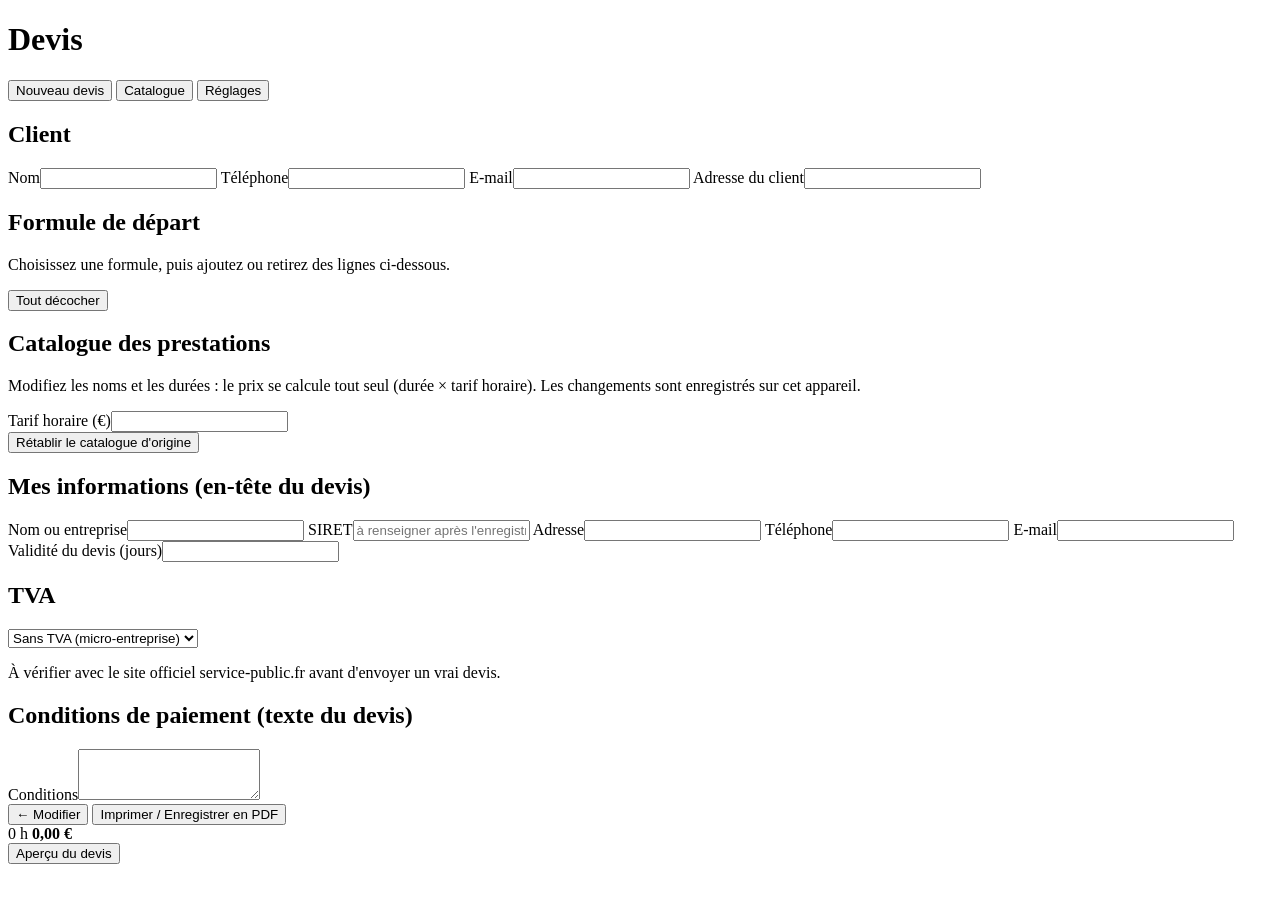
==== index.html @ 5f829888 "Add initial HTML structure for web application" ====
<!doctype html>
<html lang="fr">
<head>
  <meta charset="utf-8">
  <meta name="viewport" content="width=device-width, initial-scale=1">
  <title>Devis – Création de site web</title>
  <link rel="stylesheet" href="style.css">
</head>
<body>
  <header class="topbar no-print">
    <h1>Devis</h1>
    <nav>
      <button data-view="devis" class="active">Nouveau devis</button>
      <button data-view="catalogue">Catalogue</button>
      <button data-view="reglages">Réglages</button>
    </nav>
  </header>

  <main>
    <!-- ===== Вкладка: новий devis ===== -->
    <section id="view-devis" class="view active no-print">
      <div class="card">
        <h2>Client</h2>
        <div class="grid">
          <label>Nom<input id="c-name" autocomplete="off"></label>
          <label>Téléphone<input id="c-phone" type="tel" autocomplete="off"></label>
          <label>E-mail<input id="c-email" type="email" autocomplete="off"></label>
          <label>Adresse du client<input id="c-address" autocomplete="off"></label>
        </div>
      </div>

      <div class="card">
        <h2>Formule de départ</h2>
        <p class="hint">Choisissez une formule, puis ajoutez ou retirez des lignes ci-dessous.</p>
        <div id="presets" class="presets"></div>
        <button id="clear-sel" class="link">Tout décocher</button>
      </div>

      <div id="categories"></div>
    </section>

    <!-- ===== Вкладка: каталог ===== -->
    <section id="view-catalogue" class="view no-print">
      <div class="card">
        <h2>Catalogue des prestations</h2>
        <p class="hint">Modifiez les noms et les durées : le prix se calcule tout seul (durée × tarif horaire). Les changements sont enregistrés sur cet appareil.</p>
        <label class="inline">Tarif horaire (€)<input id="rate" type="number" min="0" step="0.5"></label>
      </div>
      <div id="catalogue-editor"></div>
      <button id="reset-cat" class="link danger">Rétablir le catalogue d'origine</button>
    </section>

    <!-- ===== Вкладка: налаштування ===== -->
    <section id="view-reglages" class="view no-print">
      <div class="card">
        <h2>Mes informations (en-tête du devis)</h2>
        <div class="grid">
          <label>Nom ou entreprise<input id="s-name"></label>
          <label>SIRET<input id="s-siret" placeholder="à renseigner après l'enregistrement"></label>
          <label>Adresse<input id="s-address"></label>
          <label>Téléphone<input id="s-phone" type="tel"></label>
          <label>E-mail<input id="s-email" type="email"></label>
          <label>Validité du devis (jours)<input id="s-valid" type="number" min="1"></label>
        </div>
      </div>
      <div class="card">
        <h2>TVA</h2>
        <label class="inline">
          <select id="s-vat">
            <option value="none">Sans TVA (micro-entreprise)</option>
            <option value="20">TVA 20 %</option>
          </select>
        </label>
        <p class="hint">À vérifier avec le site officiel service-public.fr avant d'envoyer un vrai devis.</p>
      </div>
      <div class="card">
        <h2>Conditions de paiement (texte du devis)</h2>
        <label>Conditions<textarea id="s-terms" rows="3"></textarea></label>
      </div>
    </section>

    <!-- ===== Перегляд / друк ===== -->
    <section id="view-preview" class="view">
      <div class="toolbar no-print">
        <button id="back" class="secondary">← Modifier</button>
        <button id="print" class="primary">Imprimer / Enregistrer en PDF</button>
      </div>
      <article id="paper" class="paper"></article>
    </section>
  </main>

  <div id="bar" class="bar no-print">
    <div class="totals">
      <span id="t-hours">0 h</span>
      <strong id="t-ht">0,00 €</strong>
      <small id="t-month"></small>
    </div>
    <button id="to-preview" class="primary">Aperçu du devis</button>
  </div>

  <script src="catalogue.js"></script>
  <script src="app.js"></script>
</body>
</html>
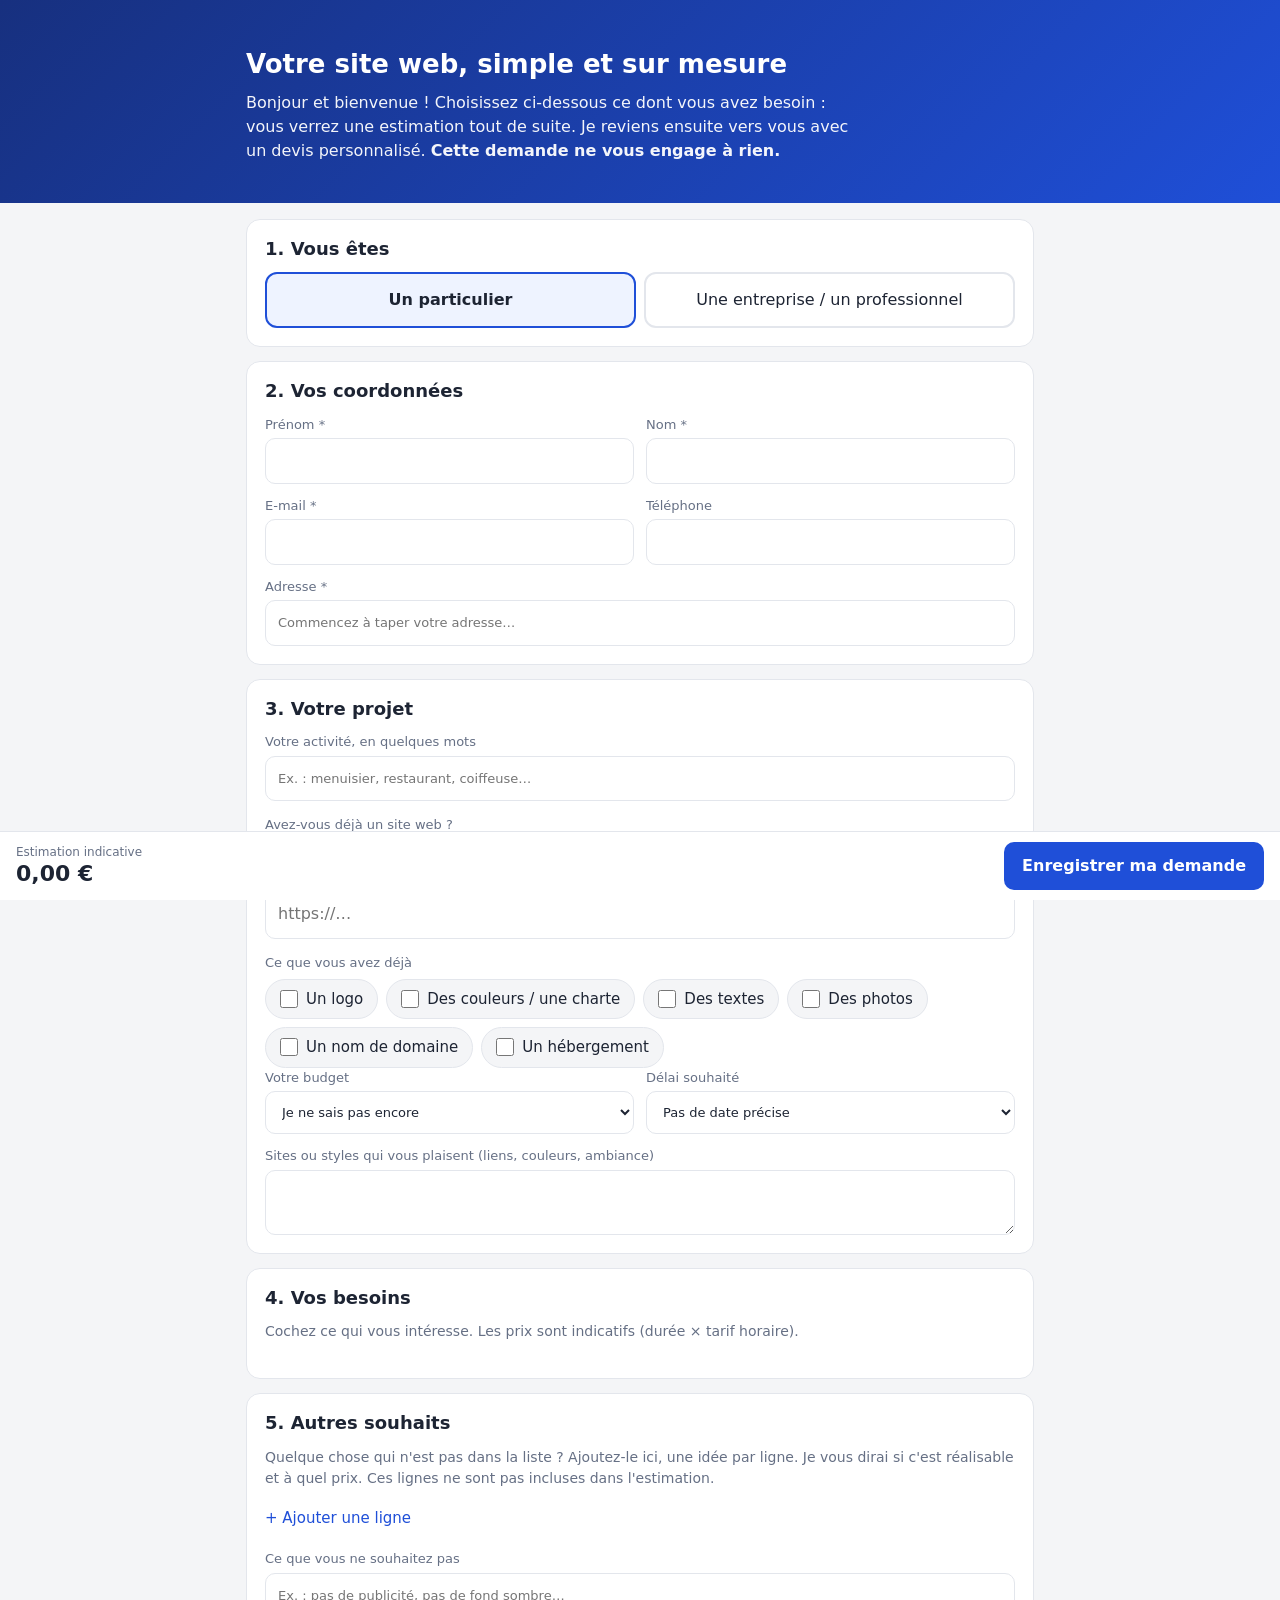
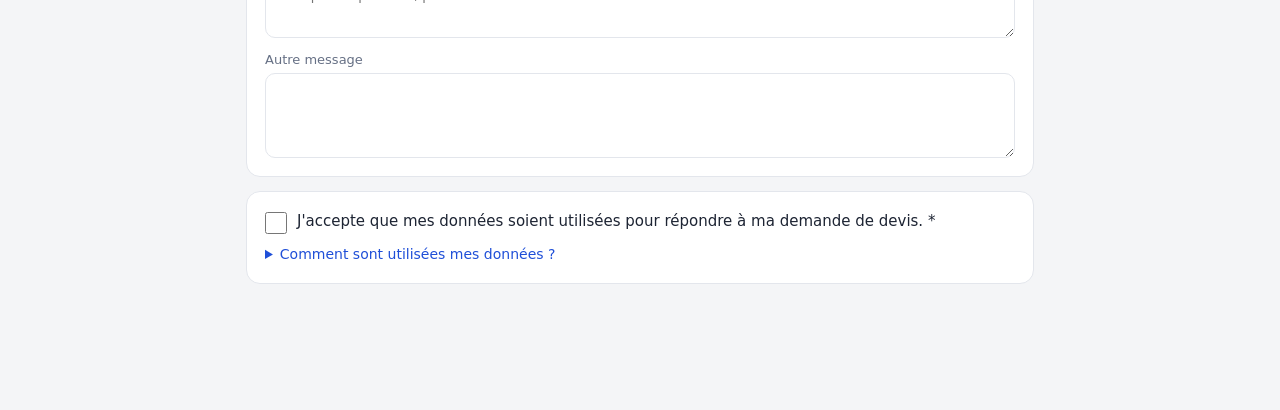
==== commit b7a55b74: "Update index.html" ====
--- a/index.html
+++ b/index.html
@@ -3,101 +3,173 @@
 <head>
   <meta charset="utf-8">
   <meta name="viewport" content="width=device-width, initial-scale=1">
-  <title>Devis – Création de site web</title>
+  <title>Votre site web – demande de devis</title>
+  <meta name="description" content="Choisissez les options de votre futur site web et envoyez votre demande de devis.">
   <link rel="stylesheet" href="style.css">
 </head>
-<body>
-  <header class="topbar no-print">
-    <h1>Devis</h1>
-    <nav>
-      <button data-view="devis" class="active">Nouveau devis</button>
-      <button data-view="catalogue">Catalogue</button>
-      <button data-view="reglages">Réglages</button>
-    </nav>
+<body class="client">
+  <header class="hero">
+    <div class="wrap">
+      <p class="eyebrow" id="biz-name"></p>
+      <h1>Votre site web, simple et sur mesure</h1>
+      <p>Bonjour et bienvenue ! Choisissez ci-dessous ce dont vous avez besoin : vous verrez une estimation tout de suite.
+         Je reviens ensuite vers vous avec un devis personnalisé. <strong>Cette demande ne vous engage à rien.</strong></p>
+    </div>
   </header>
 
-  <main>
-    <!-- ===== Вкладка: новий devis ===== -->
-    <section id="view-devis" class="view active no-print">
-      <div class="card">
-        <h2>Client</h2>
+  <main class="wrap">
+    <div id="setup-warning" class="notice warn" hidden>⚠ Le site n'est pas encore configuré (Supabase). L'envoi de la demande est désactivé.</div>
+
+    <form id="f" novalidate autocomplete="on">
+
+      <section class="card">
+        <h2>1. Vous êtes</h2>
+        <div class="seg" role="radiogroup" aria-label="Type de client">
+          <label><input type="radio" name="ctype" value="particulier" checked><span>Un particulier</span></label>
+          <label><input type="radio" name="ctype" value="entreprise"><span>Une entreprise / un professionnel</span></label>
+        </div>
+      </section>
+
+      <section class="card">
+        <h2>2. Vos coordonnées</h2>
         <div class="grid">
-          <label>Nom<input id="c-name" autocomplete="off"></label>
-          <label>Téléphone<input id="c-phone" type="tel" autocomplete="off"></label>
-          <label>E-mail<input id="c-email" type="email" autocomplete="off"></label>
-          <label>Adresse du client<input id="c-address" autocomplete="off"></label>
+          <label>Prénom *<input id="c-first" autocomplete="given-name"></label>
+          <label>Nom *<input id="c-last" autocomplete="family-name"></label>
+          <label>E-mail *<input id="c-email" type="email" autocomplete="email" inputmode="email"></label>
+          <label>Téléphone<input id="c-phone" type="tel" autocomplete="tel" inputmode="tel"></label>
         </div>
-      </div>
+        <label class="full">Adresse *
+          <input id="c-address" autocomplete="off" placeholder="Commencez à taper votre adresse…">
+        </label>
 
-      <div class="card">
-        <h2>Formule de départ</h2>
-        <p class="hint">Choisissez une formule, puis ajoutez ou retirez des lignes ci-dessous.</p>
+        <div id="biz-fields" hidden>
+          <h3>Votre entreprise</h3>
+          <div class="grid">
+            <label>Raison sociale / nom de l'entreprise *<input id="e-company" autocomplete="organization"></label>
+            <label>SIRET (14 chiffres) *<input id="e-siret" inputmode="numeric" placeholder="123 456 789 00012"></label>
+            <label>N° de TVA intracommunautaire<input id="e-vat" placeholder="FR12345678901 (si vous êtes assujetti)"></label>
+          </div>
+        </div>
+      </section>
+
+      <section class="card">
+        <h2>3. Votre projet</h2>
+        <label class="full">Votre activité, en quelques mots
+          <input id="p-activity" maxlength="500" placeholder="Ex. : menuisier, restaurant, coiffeuse…">
+        </label>
+
+        <fieldset>
+          <legend>Avez-vous déjà un site web ?</legend>
+          <div class="inline-opts">
+            <label class="opt"><input type="radio" name="hassite" value="non" checked> Non</label>
+            <label class="opt"><input type="radio" name="hassite" value="oui"> Oui</label>
+          </div>
+          <input id="p-siteurl" type="url" placeholder="https://…" hidden>
+        </fieldset>
+
+        <fieldset>
+          <legend>Ce que vous avez déjà</legend>
+          <div class="checks">
+            <label class="opt"><input type="checkbox" name="has" value="Logo"> Un logo</label>
+            <label class="opt"><input type="checkbox" name="has" value="Charte graphique / couleurs"> Des couleurs / une charte</label>
+            <label class="opt"><input type="checkbox" name="has" value="Textes"> Des textes</label>
+            <label class="opt"><input type="checkbox" name="has" value="Photos"> Des photos</label>
+            <label class="opt"><input type="checkbox" name="has" value="Nom de domaine"> Un nom de domaine</label>
+            <label class="opt"><input type="checkbox" name="has" value="Hébergement"> Un hébergement</label>
+          </div>
+        </fieldset>
+
+        <div class="grid">
+          <label>Votre budget
+            <select id="p-budget">
+              <option value="">Je ne sais pas encore</option>
+              <option>Moins de 500 €</option>
+              <option>500 – 1 000 €</option>
+              <option>1 000 – 2 000 €</option>
+              <option>2 000 – 4 000 €</option>
+              <option>Plus de 4 000 €</option>
+            </select>
+          </label>
+          <label>Délai souhaité
+            <select id="p-deadline">
+              <option value="">Pas de date précise</option>
+              <option>Dès que possible</option>
+              <option>Sous 1 mois</option>
+              <option>Dans 2 à 3 mois</option>
+              <option>Pas pressé</option>
+            </select>
+          </label>
+        </div>
+        <label class="full">Sites ou styles qui vous plaisent (liens, couleurs, ambiance)
+          <textarea id="p-inspiration" rows="2" maxlength="2000"></textarea>
+        </label>
+      </section>
+
+      <section class="card">
+        <h2>4. Vos besoins</h2>
+        <p class="hint">Cochez ce qui vous intéresse. Les prix sont indicatifs (durée × tarif horaire).</p>
         <div id="presets" class="presets"></div>
-        <button id="clear-sel" class="link">Tout décocher</button>
-      </div>
+        <div id="cats"></div>
+      </section>
 
-      <div id="categories"></div>
-    </section>
+      <section class="card">
+        <h2>5. Autres souhaits</h2>
+        <p class="hint">Quelque chose qui n'est pas dans la liste ? Ajoutez-le ici, une idée par ligne. Je vous dirai si c'est réalisable et à quel prix. Ces lignes ne sont pas incluses dans l'estimation.</p>
+        <div id="wishes"></div>
+        <button type="button" id="add-wish" class="link">+ Ajouter une ligne</button>
 
-    <!-- ===== Вкладка: каталог ===== -->
-    <section id="view-catalogue" class="view no-print">
-      <div class="card">
-        <h2>Catalogue des prestations</h2>
-        <p class="hint">Modifiez les noms et les durées : le prix se calcule tout seul (durée × tarif horaire). Les changements sont enregistrés sur cet appareil.</p>
-        <label class="inline">Tarif horaire (€)<input id="rate" type="number" min="0" step="0.5"></label>
-      </div>
-      <div id="catalogue-editor"></div>
-      <button id="reset-cat" class="link danger">Rétablir le catalogue d'origine</button>
-    </section>
+        <label class="full">Ce que vous ne souhaitez pas
+          <textarea id="p-dislikes" rows="2" maxlength="2000" placeholder="Ex. : pas de publicité, pas de fond sombre…"></textarea>
+        </label>
+        <label class="full">Autre message
+          <textarea id="p-message" rows="3" maxlength="3000"></textarea>
+        </label>
+      </section>
 
-    <!-- ===== Вкладка: налаштування ===== -->
-    <section id="view-reglages" class="view no-print">
-      <div class="card">
-        <h2>Mes informations (en-tête du devis)</h2>
-        <div class="grid">
-          <label>Nom ou entreprise<input id="s-name"></label>
-          <label>SIRET<input id="s-siret" placeholder="à renseigner après l'enregistrement"></label>
-          <label>Adresse<input id="s-address"></label>
-          <label>Téléphone<input id="s-phone" type="tel"></label>
-          <label>E-mail<input id="s-email" type="email"></label>
-          <label>Validité du devis (jours)<input id="s-valid" type="number" min="1"></label>
-        </div>
-      </div>
-      <div class="card">
-        <h2>TVA</h2>
-        <label class="inline">
-          <select id="s-vat">
-            <option value="none">Sans TVA (micro-entreprise)</option>
-            <option value="20">TVA 20 %</option>
-          </select>
+      <section class="card">
+        <label class="consent">
+          <input type="checkbox" id="consent">
+          <span>J'accepte que mes données soient utilisées pour répondre à ma demande de devis. *</span>
         </label>
-        <p class="hint">À vérifier avec le site officiel service-public.fr avant d'envoyer un vrai devis.</p>
-      </div>
-      <div class="card">
-        <h2>Conditions de paiement (texte du devis)</h2>
-        <label>Conditions<textarea id="s-terms" rows="3"></textarea></label>
-      </div>
-    </section>
+        <details class="privacy">
+          <summary>Comment sont utilisées mes données ?</summary>
+          <p><strong>Responsable :</strong> <span id="priv-biz"></span> – <span id="priv-mail"></span>.</p>
+          <p><strong>Finalité :</strong> répondre à votre demande de devis et, si vous le souhaitez, réaliser votre site.</p>
+          <p><strong>Destinataires :</strong> uniquement moi-même. Les données sont stockées chez mon prestataire d'hébergement de base de données (Supabase).</p>
+          <p><strong>Durée de conservation :</strong> <span id="priv-ret"></span> maximum si aucun contrat n'est conclu.</p>
+          <p><strong>Vos droits :</strong> accès, rectification, suppression de vos données : écrivez-moi par e-mail. Vous pouvez aussi saisir la CNIL (cnil.fr).</p>
+        </details>
+      </section>
 
-    <!-- ===== Перегляд / друк ===== -->
-    <section id="view-preview" class="view">
-      <div class="toolbar no-print">
-        <button id="back" class="secondary">← Modifier</button>
-        <button id="print" class="primary">Imprimer / Enregistrer en PDF</button>
-      </div>
-      <article id="paper" class="paper"></article>
+      <!-- Champ-piège contre les robots : un vrai visiteur ne le voit pas -->
+      <div class="hp" aria-hidden="true"><label>Ne pas remplir<input id="hp" tabindex="-1" autocomplete="off"></label></div>
+
+      <div id="errors" class="notice err" role="alert" hidden></div>
+    </form>
+
+    <section id="thanks" class="card thanks" hidden>
+      <h2>Merci, votre demande est enregistrée ✔</h2>
+      <p>Référence : <strong id="ref"></strong></p>
+      <p>Je reviens vers vous très vite avec un devis. Vous pouvez fermer cette page.</p>
     </section>
   </main>
 
-  <div id="bar" class="bar no-print">
+  <div class="bar" id="bar">
     <div class="totals">
-      <span id="t-hours">0 h</span>
-      <strong id="t-ht">0,00 €</strong>
-      <small id="t-month"></small>
+      <small>Estimation indicative</small>
+      <strong id="t-total">0,00 €</strong>
+      <small id="t-sub"></small>
     </div>
-    <button id="to-preview" class="primary">Aperçu du devis</button>
+    <button type="submit" form="f" class="primary" id="submit">Enregistrer ma demande</button>
   </div>
 
+  <script src="config.js"></script>
+  <script src="catalogue.js"></script>
+  <script src="sb.js"></script>
+  <script src="address.js"></script>
+  <script src="client.js"></script>
+</body>
+</html>
   <script src="catalogue.js"></script>
   <script src="app.js"></script>
 </body>
--- a/style.css
+++ b/style.css
@@ -0,0 +1,131 @@
+/* =====================================================================
+   style.css вЂ” РІРёРіР»СЏРґ РѕР±РѕС… СЃС‚РѕСЂС–РЅРѕРє (РєР»С–С”РЅС‚СЃСЊРєРѕС— С– Р°РґРјС–РЅРєРё).
+   РљРѕР»СЊРѕСЂРё Р·РјС–РЅСЋСЋС‚СЊСЃСЏ С‚СѓС‚, Сѓ Р±Р»РѕС†С– :root (РЅР°РїСЂРёРєР»Р°Рґ --brand вЂ” РѕСЃРЅРѕРІРЅРёР№ РєРѕР»С–СЂ РєРЅРѕРїРѕРє).
+   ===================================================================== */
+:root {
+  --bg: #f4f5f7; --card: #fff; --ink: #1d2433; --muted: #667085; --line: #e3e6ec;
+  --brand: #1f4fd8; --brand-ink: #fff; --brand-soft: #eef3ff;
+  --danger: #c0392b; --warn-bg: #fff7e6; --warn-ink: #8a5a00; --err-bg: #fdeceb; --ok: #1a7f4b;
+}
+* { box-sizing: border-box; }
+html { -webkit-text-size-adjust: 100%; }
+body { margin: 0; font: 16px/1.5 system-ui, -apple-system, "Segoe UI", Roboto, sans-serif; background: var(--bg); color: var(--ink); }
+h1, h2, h3 { margin: 0; line-height: 1.25; }
+h2 { font-size: 18px; margin-bottom: 12px; }
+h3 { font-size: 15px; margin: 16px 0 8px; }
+.wrap { max-width: 820px; margin: 0 auto; padding: 16px; }
+.card { background: var(--card); border: 1px solid var(--line); border-radius: 14px; padding: 18px; margin-bottom: 14px; }
+.card.narrow { max-width: 420px; margin: 30px auto; }
+.hint { color: var(--muted); font-size: 14px; margin: 0 0 10px; }
+.warn-t { color: var(--warn-ink); }
+.notice { border-radius: 10px; padding: 12px 14px; margin: 0 0 14px; font-size: 15px; }
+.notice.warn { background: var(--warn-bg); color: var(--warn-ink); }
+.notice.err { background: var(--err-bg); color: var(--danger); }
+.notice ul { margin: 6px 0 0 18px; padding: 0; }
+
+/* ----- Р¤РѕСЂРјРё ----- */
+.grid { display: grid; gap: 12px; grid-template-columns: 1fr; margin-bottom: 12px; }
+@media (min-width: 640px) { .grid { grid-template-columns: 1fr 1fr; } }
+label { display: block; font-size: 13px; color: var(--muted); }
+label.full { margin-top: 12px; }
+input, select, textarea { display: block; width: 100%; margin-top: 4px; padding: 12px; font: inherit; color: var(--ink); background: #fff; border: 1px solid var(--line); border-radius: 10px; }
+textarea { resize: vertical; }
+input:focus, select:focus, textarea:focus { outline: 2px solid var(--brand); border-color: transparent; }
+fieldset { border: 0; padding: 0; margin: 14px 0 0; }
+legend { font-size: 13px; color: var(--muted); padding: 0; margin-bottom: 6px; }
+.inline-opts, .checks { display: flex; flex-wrap: wrap; gap: 8px; }
+label.opt, label.inline.check { display: inline-flex; align-items: center; gap: 8px; font-size: 15px; color: var(--ink); background: var(--bg); border: 1px solid var(--line); border-radius: 999px; padding: 8px 14px; cursor: pointer; }
+label.opt input, label.inline.check input { width: 18px; height: 18px; margin: 0; accent-color: var(--brand); }
+#p-siteurl { margin-top: 8px; }
+.seg { display: grid; gap: 8px; grid-template-columns: 1fr; }
+@media (min-width: 560px) { .seg { grid-template-columns: 1fr 1fr; } }
+.seg label { margin: 0; }
+.seg input { position: absolute; opacity: 0; pointer-events: none; }
+.seg span { display: block; text-align: center; padding: 14px; border: 2px solid var(--line); border-radius: 12px; font-size: 16px; color: var(--ink); cursor: pointer; background: #fff; }
+.seg input:checked + span { border-color: var(--brand); background: var(--brand-soft); font-weight: 600; }
+.seg input:focus-visible + span { outline: 2px solid var(--brand); outline-offset: 2px; }
+.consent { display: flex; gap: 10px; align-items: flex-start; font-size: 15px; color: var(--ink); }
+.consent input { width: 22px; height: 22px; margin: 2px 0 0; flex: none; accent-color: var(--brand); }
+.privacy { margin-top: 10px; font-size: 14px; color: var(--muted); }
+.privacy summary { cursor: pointer; color: var(--brand); }
+.hp { position: absolute; left: -9999px; width: 1px; height: 1px; overflow: hidden; }
+
+button { font: inherit; cursor: pointer; }
+.primary { background: var(--brand); color: var(--brand-ink); border: 0; padding: 12px 18px; border-radius: 10px; font-weight: 600; }
+.primary:disabled { opacity: .6; cursor: default; }
+.primary.full { width: 100%; margin-top: 14px; }
+.primary.small, button.small { padding: 9px 14px; font-size: 14px; border-radius: 8px; }
+button.small { background: #fff; border: 1px solid var(--line); color: var(--ink); }
+.link { background: none; border: 0; color: var(--brand); padding: 8px 0; font-size: 15px; }
+.link.danger { color: var(--danger); }
+
+/* ----- РљР»С–С”РЅС‚СЃСЊРєР° СЃС‚РѕСЂС–РЅРєР° ----- */
+body.client { padding-bottom: 96px; }
+.hero { background: linear-gradient(135deg, #17307f, #1f4fd8); color: #fff; padding: 28px 0 24px; }
+.hero h1 { font-size: 26px; margin: 4px 0 10px; }
+.hero p { margin: 0; max-width: 60ch; opacity: .95; }
+.eyebrow { font-size: 13px; letter-spacing: .08em; text-transform: uppercase; opacity: .8; margin: 0; }
+.presets { display: grid; gap: 8px; margin-bottom: 8px; }
+.presets button { display: flex; justify-content: space-between; gap: 10px; text-align: left; padding: 13px 14px; border: 1px solid var(--line); border-radius: 10px; background: #fff; }
+.presets button:hover { border-color: var(--brand); }
+.presets small { color: var(--brand); font-weight: 600; white-space: nowrap; }
+.cat .note { font-size: 13px; color: var(--muted); margin: 0 0 6px; }
+.row { display: grid; grid-template-columns: 28px 1fr auto; gap: 10px; align-items: start; padding: 11px 0; border-top: 1px solid var(--line); }
+.row input[type=checkbox] { width: 22px; height: 22px; margin: 2px 0 0; accent-color: var(--brand); }
+.row .name { font-size: 15px; color: var(--ink); cursor: pointer; }
+.row .meta { text-align: right; font-size: 14px; white-space: nowrap; color: var(--ink); }
+.row .meta b { display: block; }
+.row .meta span { color: var(--muted); }
+.row.on { background: var(--brand-soft); margin: 0 -18px; padding-left: 18px; padding-right: 18px; }
+.qty { grid-column: 2 / 4; display: none; align-items: center; gap: 8px; font-size: 14px; color: var(--muted); }
+.row.on .qty { display: flex; }
+.qty input { width: 76px; margin: 0; padding: 8px; }
+.wish { display: flex; gap: 8px; margin-bottom: 8px; }
+.wish input { margin: 0; }
+.wish .x { border: 1px solid var(--line); background: #fff; border-radius: 10px; width: 44px; font-size: 20px; color: var(--muted); flex: none; }
+.bar { position: fixed; left: 0; right: 0; bottom: 0; background: #fff; border-top: 1px solid var(--line); padding: 10px 16px calc(10px + env(safe-area-inset-bottom)); display: flex; justify-content: space-between; align-items: center; gap: 12px; z-index: 20; }
+.totals { display: flex; flex-direction: column; line-height: 1.25; min-width: 0; }
+.totals strong { font-size: 22px; } .totals small { color: var(--muted); font-size: 12px; }
+.thanks { text-align: center; padding: 30px 18px; }
+.thanks h2 { color: var(--ok); }
+.addr-wrap { position: relative; }
+
+/* ----- РђРґРјС–РЅРєР° ----- */
+.topbar { position: sticky; top: 0; z-index: 10; background: #fff; border-bottom: 1px solid var(--line); padding: 12px 16px; display: flex; justify-content: space-between; align-items: center; gap: 10px; flex-wrap: wrap; }
+.topbar h1 { font-size: 20px; }
+.top-actions { display: flex; align-items: center; gap: 8px; font-size: 13px; color: var(--muted); }
+.tabs { display: flex; gap: 6px; overflow-x: auto; margin-bottom: 12px; }
+.tabs button { border: 1px solid var(--line); background: #fff; border-radius: 999px; padding: 8px 14px; font-size: 14px; white-space: nowrap; color: var(--ink); }
+.tabs button span { color: var(--muted); }
+.tabs button.active { background: var(--brand); border-color: var(--brand); color: #fff; }
+.tabs button.active span { color: #dfe7ff; }
+.req { display: block; width: 100%; text-align: left; background: #fff; border: 1px solid var(--line); border-radius: 12px; padding: 14px; margin-bottom: 10px; color: var(--ink); }
+.req:hover { border-color: var(--brand); }
+.req-top { display: flex; justify-content: space-between; gap: 10px; align-items: center; }
+.req-sub { font-size: 13px; color: var(--muted); margin-top: 3px; }
+.chip { font-size: 12px; padding: 3px 10px; border-radius: 999px; background: var(--bg); color: var(--muted); white-space: nowrap; }
+.chip.s-nouvelle { background: #e8f0ff; color: var(--brand); font-weight: 600; }
+.chip.s-en_cours { background: var(--warn-bg); color: var(--warn-ink); }
+.chip.s-terminee { background: #e6f6ed; color: var(--ok); }
+.empty { text-align: center; color: var(--muted); }
+.head { display: flex; justify-content: space-between; align-items: flex-start; gap: 12px; flex-wrap: wrap; }
+.head h2 { margin: 0 0 2px; } .head .hint { margin: 0; }
+label.inline { display: flex; align-items: center; gap: 8px; }
+label.inline select { width: auto; margin: 0; padding: 8px; }
+.kv { display: grid; grid-template-columns: 130px 1fr; gap: 8px; padding: 7px 0; border-top: 1px solid var(--line); font-size: 14px; }
+.kv:first-of-type { border-top: 0; }
+.kv span { color: var(--muted); } .kv b { font-weight: 500; word-break: break-word; }
+.kv.wish { grid-template-columns: 1fr; background: var(--warn-bg); border-radius: 8px; padding: 10px; margin-top: 8px; border: 0; }
+.kv.wish ol { margin: 4px 0 0 18px; padding: 0; }
+.wins { display: grid; gap: 14px; grid-template-columns: 1fr; }
+@media (min-width: 900px) { .wrap:has(.wins) { max-width: 1100px; } .wins { grid-template-columns: 1fr 1fr; align-items: start; } }
+.win h3 { margin-top: 0; font-size: 16px; }
+.box { background: #f7f8fa; border: 1px solid var(--line); border-radius: 10px; padding: 12px; font-size: 13px; white-space: pre-wrap; word-break: break-word; margin: 0 0 10px; font-family: inherit; }
+textarea.mono { font-family: ui-monospace, SFMono-Regular, Menlo, Consolas, monospace; font-size: 12.5px; line-height: 1.45; margin-bottom: 10px; }
+.tbl-wrap { overflow-x: auto; margin: 14px 0 10px; }
+table.lines { width: 100%; border-collapse: collapse; font-size: 14px; }
+table.lines th { text-align: left; font-size: 12px; color: var(--muted); border-bottom: 2px solid var(--ink); padding: 6px 4px; }
+table.lines td { padding: 8px 4px; border-bottom: 1px solid var(--line); vertical-align: top; }
+table.lines tfoot td { border-bottom: 0; }
+table.lines .r { text-align: right; white-space: nowrap; }
+td.cp { cursor: copy; } td.cp:hover { background: var(--brand-soft); } td.copied { background: #d7f2e3 !important; }
